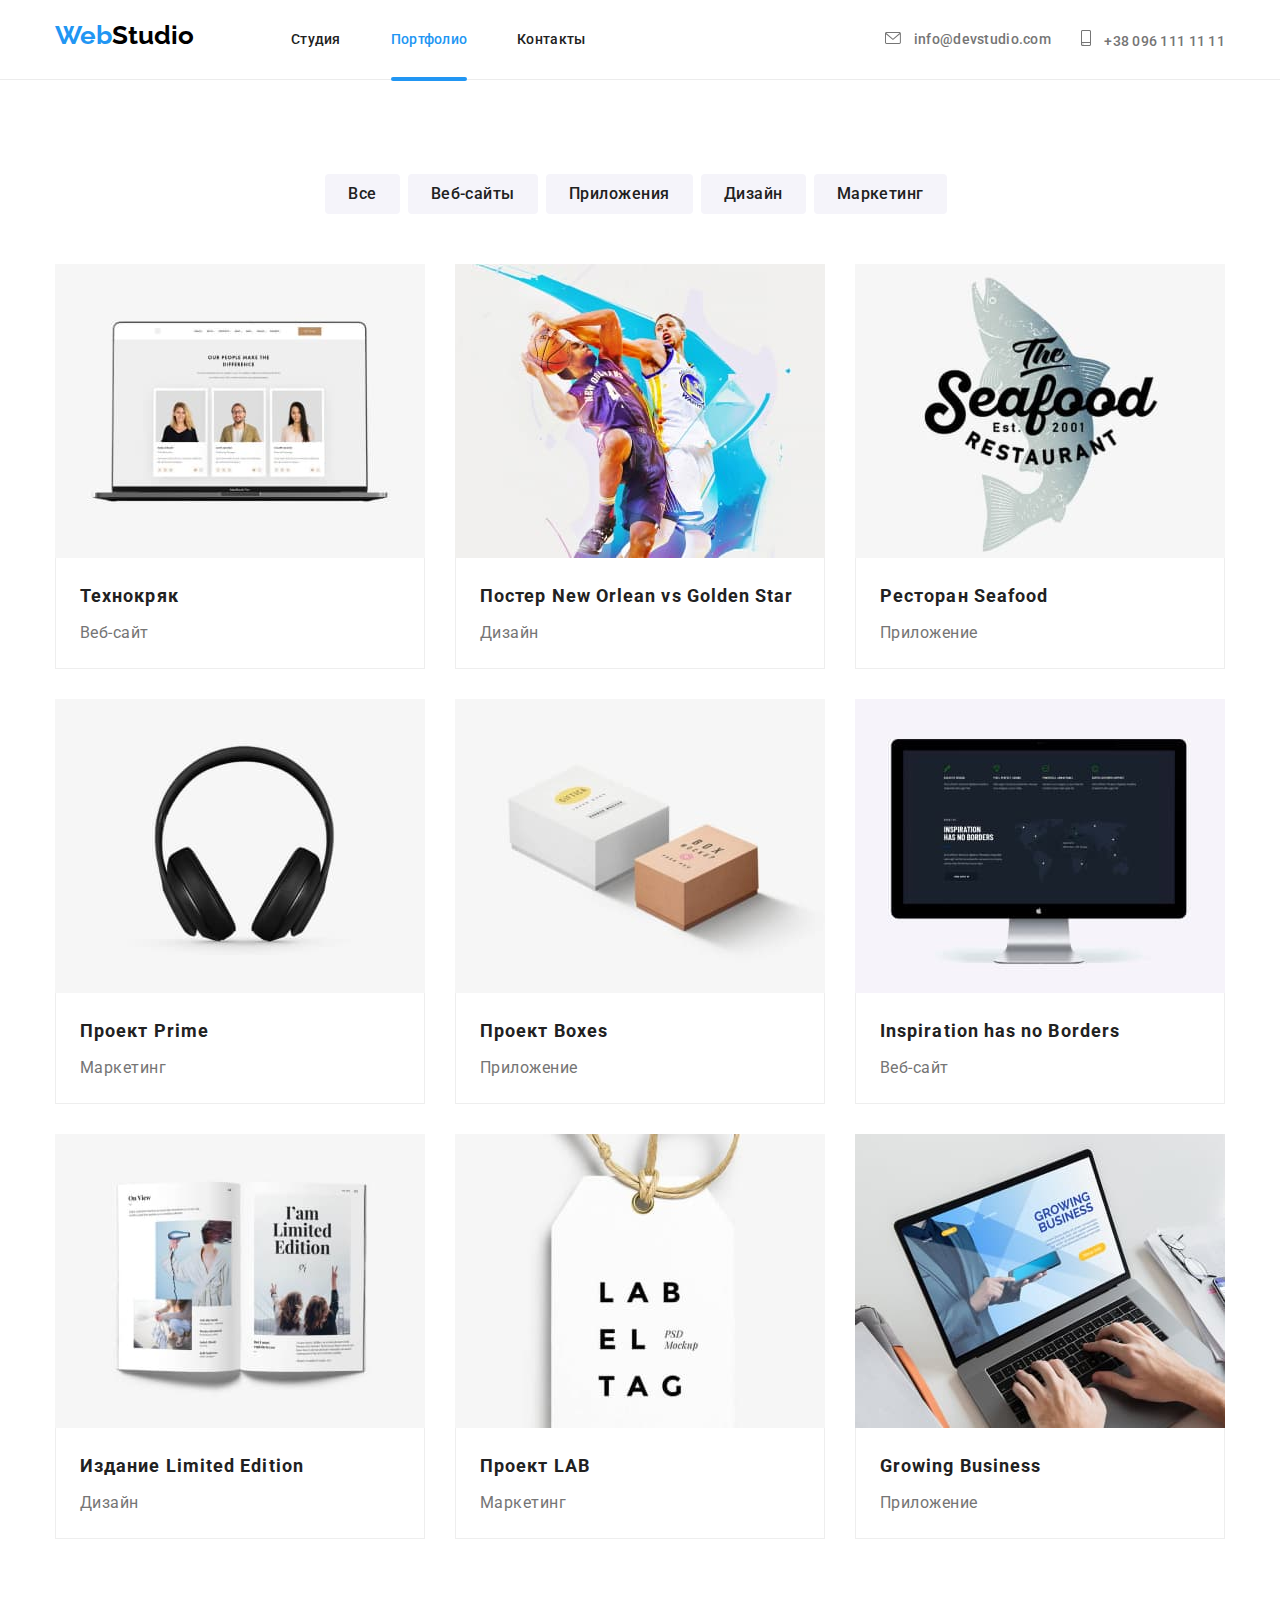
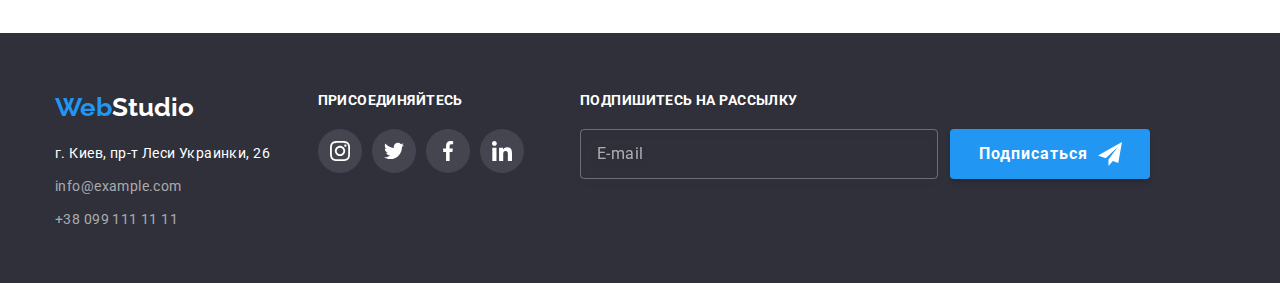
==== portfolio.html @ 43d318d6 "Form figuration" ====
<!DOCTYPE html>
<html lang="ru">
  <head>
    <meta charset="UTF-8" />
    <meta http-equiv="X-UA-Compatible" content="IE=edge" />
    <meta name="viewport" content="width=device-width, initial-scale=1.0" />
    <title>portfolio</title>
    <link rel="preconnect" href="https://fonts.gstatic.com" />
    <link
      href="https://fonts.googleapis.com/css2?family=Raleway:wght@700&family=Roboto:wght@400;500;700;900&display=swap"
      rel="stylesheet"
    />
    <link
      rel="stylesheet"
      href="https://cdnjs.cloudflare.com/ajax/libs/modern-normalize/0.2.0/modern-normalize.css"
    />
    <link rel="stylesheet" href="./css/styles.css" />
  </head>
  <body>
    <header class="header">
      <div class="container menu">
        <nav class="site-nav">
          <a href="./index.html" class="logo"
            ><span class="logo-part">Web</span>Studio</a
          >
          <ul class="menu list">
            <li class="menu-item">
              <a class="link" href="./index.html">Студия</a>
            </li>
            <li class="menu-item">
              <a class="link current" href="./portfolio.html">Портфолио</a>
            </li>
            <li class="menu-item">
              <a class="link" href="">Контакты</a>
            </li>
          </ul>
        </nav>
        <ul class="list ">
          <li class="contact-item">
            <a class="link mail" href="mailto:info@devstudio.com"
              >
              <svg class="address-icon" width="16px" height="12px">
                <use href="./images/sprite.svg#icon-envelope"></use>
              </svg>
              info@devstudio.com</a
            >
          </li>
          <li class="contact-item">
            <a class="link phone" href="tel:+380961111111">
              <svg class="address-icon" width="10px" height="16px">
                <use href="./images/sprite.svg#icon-smartphone"></use>
              </svg>
              +38 096 111 11 11</a>
          </li>
        </ul>

      </div>
    </header>
    <main>
      <h1 class="visually-hidden">Страница Портфолио</h1>
      <!--Section Filters-->
      <section class="section">
        <div class="container">
          <h2 class="visually-hidden">Фильтры</h2>
          <ul class="list filter-buttons">
            <li><button type="button" class="button">Все</button></li>
            <li><button type="button" class="button">Веб-сайты</button></li>
            <li><button type="button" class="button">Приложения</button></li>
            <li><button type="button" class="button">Дизайн</button></li>
            <li><button type="button" class="button">Маркетинг</button></li>
          </ul>
        </div>
        <!--Projects List-->
        <div class="container">
          <h2 class="visually-hidden">Примеры работ</h2>
          <ul class="list card-set portfolio-list">
            <li class="item portfolio-item">
              <a class="portfolio-link">
                <div class="project-thumb">
                  <img
                    class="img"
                    src="./images/img-1.jpg"
                    alt="Лаптоп с карточками"
                    width="370"
                  />
                  <p class="project-description">Технокряк это современная площадка распространения коронавируса. Компании используют эту платформу для цифрового шпионажа и атак на защищённые сервера конкурентов.</p>              
                </div>
                <div class="card-text">
                  <h3 class="portfolio-title">Технокряк</h3>
                  <p class="portfolio-text">Веб-сайт</p>
                </div>
              </a>
            </li>
            <li class="item portfolio-item">
              <a class="portfolio-link">
                <div class="project-thumb">
                  <img
                    class="img"
                    src="./images/img-2.jpg"
                    alt="Двое баскетболистов"
                    width="370"
                  />
                  <p class="project-description">Технокряк это современная площадка распространения коронавируса. Компании используют эту платформу для цифрового шпионажа и атак на защищённые сервера конкурентов.</p> 
                </div>
                <div class="card-text">
                  <h3 class="portfolio-title">
                    Постер New Orlean vs Golden Star
                  </h3>
                  <p class="portfolio-text">Дизайн</p>
                </div>
              </a>
            </li>
            <li class="item portfolio-item">
              <a class="portfolio-link">
                <div class="project-thumb">
                  <img
                    class="img"
                    src="./images/img-3.jpg"
                    alt="Надпись на фоне рыбы"
                    width="370"
                  />
                  <p class="project-description">Технокряк это современная площадка распространения коронавируса. Компании используют эту платформу для цифрового шпионажа и атак на защищённые сервера конкурентов.</p> 
                </div>
                <div class="card-text">
                  <h3 class="portfolio-title">Ресторан Seafood</h3>
                  <p class="portfolio-text">Приложение</p>
                </div>
              </a>
            </li>
            <li class="item portfolio-item">
              <a class="portfolio-link">
                <div class="project-thumb">
                  <img
                    class="img"
                    src="./images/img-4.jpg"
                    alt="Черные наушники"
                    width="370"
                  />
                  <p class="project-description">Технокряк это современная площадка распространения коронавируса. Компании используют эту платформу для цифрового шпионажа и атак на защищённые сервера конкурентов.</p> 
                </div>
                <div class="card-text">
                  <h3 class="portfolio-title">Проект Prime</h3>
                  <p class="portfolio-text">Маркетинг</p>
                </div>
              </a>
            </li>
            <li class="item portfolio-item">
              <a class="portfolio-link">
                <div class="project-thumb">
                  <img
                    class="img"
                    src="./images/img-5.jpg"
                    alt="Две коробки"
                    width="370"
                  />
                  <p class="project-description">Технокряк это современная площадка распространения коронавируса. Компании используют эту платформу для цифрового шпионажа и атак на защищённые сервера конкурентов.</p> 
                </div>
                <div class="card-text">
                  <h3 class="portfolio-title">Проект Boxes</h3>
                  <p class="portfolio-text">Приложение</p>
                </div>
              </a>
            </li>
            <li class="item portfolio-item">
              <a class="portfolio-link">
                <div class="project-thumb">
                  <img
                    class="img"
                    src="./images/img-6.jpg"
                    alt="Веб-сайт на экране монитора"
                    width="370"
                  />
                  <p class="project-description">Технокряк это современная площадка распространения коронавируса. Компании используют эту платформу для цифрового шпионажа и атак на защищённые сервера конкурентов.</p> 
                </div>
                <div class="card-text">
                  <h3 class="portfolio-title">Inspiration has no Borders</h3>
                  <p class="portfolio-text">Веб-сайт</p>
                </div>
              </a>
            </li>
            <li class="item portfolio-item">
              <a class="portfolio-link">
                <div class="project-thumb">
                  <img
                    class="img"
                    src="./images/img-7.jpg"
                    alt="Разворот книги"
                    width="370"
                  />
                  <p class="project-description">Технокряк это современная площадка распространения коронавируса. Компании используют эту платформу для цифрового шпионажа и атак на защищённые сервера конкурентов.</p> 
                </div>
                <div class="card-text">
                  <h3 class="portfolio-title">Издание Limited Edition</h3>
                  <p class="portfolio-text">Дизайн</p>
                </div>
              </a>
            </li>
            <li class="item portfolio-item">
              <a class="portfolio-link">
                <div class="project-thumb">
                  <img
                    class="img"
                    src="./images/img-8.jpg"
                    alt="Ярлык"
                    width="370"
                  />
                  <p class="project-description">Технокряк это современная площадка распространения коронавируса. Компании используют эту платформу для цифрового шпионажа и атак на защищённые сервера конкурентов.</p> 
                </div>
                <div class="card-text">
                  <h3 class="portfolio-title">Проект LAB</h3>
                  <p class="portfolio-text">Маркетинг</p>
                </div>
              </a>
            </li>
            <li class="item portfolio-item">
              <a class="portfolio-link">
                <div class="project-thumb">
                  <img
                    class="img"
                    src="./images/img-9.jpg"
                    alt="Поиск информации на лаптопе"
                    width="370"
                  />
                  <p class="project-description">Технокряк это современная площадка распространения коронавируса. Компании используют эту платформу для цифрового шпионажа и атак на защищённые сервера конкурентов.</p> 
                </div>
                <div class="card-text">
                  <h3 class="portfolio-title">Growing Business</h3>
                  <p class="portfolio-text">Приложение</p>
                </div>
              </a>
            </li>
          </ul>
        </div>
      </section>
    </main>
    <footer class="footer">
      <div class="container flexbox">
        <div class="content-box footer-flexbox">
          <a href="./index.html" class="logo"
            ><span class="logo-part">Web</span>Studio</a
          >
          <address class="contacts">
            <ul class="list footer-flexbox">
              <li class="contact">г. Киев, пр-т Леси Украинки, 26</li>
              <li class="contact">
                <a class="link" href="mailto:info@example.com"
                  >info@example.com</a
                >
              </li>
              <li class="contact">
                <a class="link" href="tel:+380991111111">+38 099 111 11 11</a>
              </li>
            </ul>
          </address>
        </div>
        <div class="content-box footer-flexbox">
          <h3 class="footer-social-title">Присоединяйтесь</h3>
          <ul class="list footer-social-list">
            <li class="footer-social-item">
              <a href="" class="link social-link" target="_blank" rel="noopener noreferrer">
                <svg class="icon footer-icon" width="20px" height="20px">
                  <use href="./images/sprite.svg#icon-instagram"></use>
                </svg>
              </a>
            </li>
            <li class="footer-social-item">
              <a href="" class="link social-link" target="_blank" rel="noopener noreferrer">
                <svg class="icon footer-icon" width="20px" height="20px">
                  <use href="./images/sprite.svg#icon-twitter"></use>
                </svg>
              </a>
            </li>
            <li class="footer-social-item">
              <a href="" class="link social-link" target="_blank" rel="noopener noreferrer">
                <svg class="icon footer-icon" width="20px" height="20px">
                  <use href="./images/sprite.svg#icon-facebook"></use>
                </svg>
              </a>
            </li>
            <li class="footer-social-item">
              <a href="" class="link social-link" target="_blank" rel="noopener noreferrer">
                <svg class="icon footer-icon" width="20px" height="20px">
                  <use href="./images/sprite.svg#icon-linkedin"></use>
                </svg>
              </a>
            </li>
          </ul>
        </div>
        <div class="footer-sub-flexbox">
          <form class="footer-form">
            <p class="footer-social-title">Подпишитесь на рассылку</p>
            <div class="footer-flex">
              <input class="footer-input" id="footer-mail" type="email" name="email" placeholder="E-mail">
              <div class="footer-button">
                <button class="footer-sub-but" type="submit">Подписаться</button>
                <svg class="icon footer-icon icon-send" width="24px" height="24px">
                  <use href="./images/sprite.svg#icon-send"></use>
                </svg>
              </div>
            </div>
          </form>
        </div>
      </div>      
    </footer>
    <script src="./js/modal.js"></script>
  </body>
</html>
---- css/styles.css ----
:root {
  --main-font: "Roboto", sans-serif;
  --logo-font: "Raleway", sans-serif;
  --primary-text-color: #757575;
  --tittle-text-color: #212121;
  --footer-grey-text: rgba(255, 255, 255, 0.6);
  --accent-color: #2196f3;
  --bb-focus: #188CE8;
  --white-text-color: #ffffff;
  --logo-text-color: #000000;
  --primary-bg-color: #ffffff;
  --secondary-bg-color: #f5f4fa;
  --accent-bg-color: #2f303a;
  --border-color: #eeeeee;
  --icon-color: #afb1b8;
  --card-shadow: 0px 1px 3px rgba(0, 0, 0, 0.12),
    0px 1 px 1px rgba(0, 0, 0, 0.14), 0px 2px 1px rgba(0, 0, 0, 0.2);
  --project-card-shadow: 0px 1px 1px rgba(0, 0, 0, 0.12), 0px 4px 4px rgba(0, 0, 0, 0.06), 1px 4px 6px rgba(0, 0, 0, 0.16);
  --filter-btn-gap: 8px;
  --btn-radius: 4px;
  --transition-param: 250ms cubic-bezier(0.4, 0, 0.2, 1);
  --modal-tr-param: 250ms cubic-bezier(.17,.67,.96,.48);
}
html {
  box-sizing: border-box;
}
*,
*::before,
*::after {
  box-sizing: inherit;
}
body {
  background-color: var(--primary-bg-color);
  color: var(--primary-text-color);
  font-family: var(--main-font);
  font-style: normal;
}
h1,
h2,
h3,
h4,
h5,
h6,
p {
  margin: 0;
}
.container {
  width: 1200px;
  padding-left: 15px;
  padding-right: 15px;
  margin-left: auto;
  margin-right: auto;
}

.logo {
  margin-right: 93px;
  font-family: var(--logo-font);
  font-weight: 700;
  font-size: 26px;
  line-height: 1.15;
  color: var(--logo-text-color);
  text-decoration-line: none;
}
.logo-part {
  color: var(--accent-color);
}
footer .logo {
  color: var(--white-text-color);
}
.site-nav .link.current {
  position: relative;
  color: var(--accent-color);
}
.link.current::after {
  position: absolute;
  bottom: -1px;
  left: 0;
  content: "";
  display: block;
  width: 100%;
  background: var(--accent-color);
  height: 4px;
  border-radius: 2px;
}
.link {
  text-decoration: none;
  color: var(--accent-color);
}
.site-nav .link {
  display: block;
  padding-top: 32px;
  padding-bottom: 32px;
  font-weight: 500;
  font-size: 14px;
  line-height: 1.14;
  letter-spacing: 0.02em;
  color: var(--tittle-text-color);
  cursor: pointer;
  transition: color var(--transition-param);
}
.link.mail,
.link.phone {
  font-weight: 500;
  font-size: 14px;
  line-height: 1.14;
  letter-spacing: 0.02em;
  color: var(--primary-text-color);
  transition: color var(--transition-param);
}
.link:hover,
.link:focus {
  color: var(--accent-color);
}
.visually-hidden {
  position: absolute !important;
  clip: rect(1px 1px 1px 1px);
  clip: rect(1px, 1px, 1px, 1px);
  padding: 0 !important;
  border: 0 !important;
  height: 1px !important;
  width: 1px !important;
  overflow: hidden;
}
.title {
  color: var(--tittle-text-color);
}
.list {
  display: flex;
  list-style: none;
  margin: 0px;
  padding-left: 0px;
}
.img {
  display: block;
  max-width: 100%;
  height: auto;
}
.icon {
  fill: var(--icon-color);
  transition: fill var(--transition-param);
}
.container .menu {
  display: inline-flex;
}
.menu-item:not(:last-child),
.conection:not(:last-child) {
  margin-right: 50px;
}
.header .container {
  display: flex;
  align-content: baseline;
}
.site-nav {
  margin-right: auto;
  align-items: center;
}
.contact-item {
  display: flex;
  align-items: center;
}
.contact-item:not(:last-child) {
  margin-right: 30px;
}
.address-icon {
  margin-right: 10px;
  fill: currentColor;
}
.header {
  height: 80px;
  border-bottom: 1px solid #ececec;
}
.section-hero {
  background-color: var(--accent-bg-color);
  background-image: linear-gradient(
      to top,
      rgba(47, 48, 58, 0.4),
      rgba(47, 48, 58, 0.4)
    ),
    url("../images/background.jpg");
  height: 600px;
  max-width: 1600px;
  margin: 0 auto;
  padding-top: 200px;
  padding-bottom: 200px;
}
.hero-flexbox {
  display: flex;
  flex-direction: column;
  text-align: center;
}
.hero-title {
  max-width: 696px;
  margin: 0 auto 40px auto;
  font-weight: 900;
  font-size: 44px;
  line-height: 1.36;
  letter-spacing: 0.06em;
  color: var(--white-text-color);
  text-transform: uppercase;
}
.hero-button {
  display: inline-block;
  padding: 10px 32px;
  border: 1px solid transparent;
  border-radius: var(--btn-radius);
  margin-right: auto;
  margin-left: auto;
  min-height: 50px;
  min-width: 200px;
  max-height: 50px;
  font-weight: 700;
  font-size: 16px;
  line-height: 1.87;
  letter-spacing: 0.06em;
  color: var(--white-text-color);
  background-color: var(--accent-color);
  cursor: pointer;
  transition: var(--transition-param);
}
.hero-button:focus,
.hero-button:hover {
  background-color: var(--bb-focus);
}
.section {
  padding-top: 94px;
  padding-bottom: 94px;
}
.item {
  margin-top: 30px;
  margin-left: 30px;
}
.backdrop {
  position: fixed;
  top: 0;
  left: 0;
  width: 100%;
  height: 100%;
  transform: scale(1, 1);
  background-color: rgba(0, 0, 0, 0.2);
  transition: background-color var(--modal-tr-param), transform var(--modal-tr-param), 
  border-radius var(--modal-tr-param), visibility var(--modal-tr-param), opacity var(--modal-tr-param);
}
.backdrop.is-hidden {
  visibility: hidden;
  opacity: 0;
  transform: scale(0, 0);
  border-radius: 50%;
  pointer-events: none;
}
.modal {
  position: absolute;
  top: 50%;
  left: 50%;
  transform: translate(-50%, -50%);
  width: 100%;
  max-width: 530px;
  max-height: 100vh;
  overflow-y: auto;
  padding: 40px;
  background-color: var(--primary-bg-color);
  box-shadow: 0px 1px 3px rgba(0, 0, 0, 0.12), 0px 1px 1px rgba(0, 0, 0, 0.14), 0px 2px 1px rgba(0, 0, 0, 0.2);
  border-radius: 4px;
}
.section.advantages {
  padding-bottom: 0px;
}
.flexbox {
  display: flex;
  flex-wrap: wrap;
}
.advantages-item {
  flex-basis: calc((100% - 4 * 30px) / 4);
}
.icon-thumb {
  display: flex;
  justify-content: center;
  align-items: center;
  padding: 25px 100px;
  margin-bottom: 30px;
  background: var(--secondary-bg-color);
  border-radius: 4px;
}
.advantages-icon {
  fill: var(--tittle-text-color);
}
.advant-title {
  margin-bottom: 10px;
  font-weight: 700;
  font-size: 14px;
  line-height: 1.14;
  letter-spacing: 0.03em;
  color: var(--tittle-text-color);
  text-transform: uppercase;
}
.advant-text {
  font-weight: 400;
  font-size: 14px;
  line-height: 1.71;
  letter-spacing: 0.03em;
}
.services-item {
  flex-basis: calc((100% - 3 * 30px) / 3);
}
.service-thumb {
  position: relative;
}
.service-text {
  position: absolute;
  display: flex;
  bottom: 0;
  left: 0;
  width: 100%;
  height: 70px;
  font-weight: 700;
  font-size: 14px;
  line-height: 16px;
  justify-content: center;
  align-items: center;
  letter-spacing: 0.03em;
  text-transform: uppercase;
  color: var(--white-text-color);
  background-color: rgba(47, 48, 58, 0.8);;
}
.team-item,
.content-box {
  flex-basis: calc((100% - 4 * 30px) / 4);
}
.team {
  background-color: var(--secondary-bg-color);
}
.team-item {
  background-color: var(--white-text-color);
  box-shadow: 0px 1px 3px rgba(0, 0, 0, 0.12), 0px 1px 1px rgba(0, 0, 0, 0.14),
    0px 2px 1px rgba(0, 0, 0, 0.2);
  border-radius: 0px 0px 4px 4px;
}
.team-text {
  padding-top: 30px;
  padding-bottom: 30px;
  text-align: center;
}
.services-title,
.team-title {
  margin-bottom: 50px;

  font-weight: 700;
  font-size: 36px;
  line-height: 1.17;
  text-align: center;
  color: var(--tittle-text-color);
}
.thumb {
  width: 270px;
  height: 260px;
}
.team-names {
  margin-bottom: 10px;
  font-weight: 500;
  font-size: 16px;
  line-height: 1.19;
  color: var(--tittle-text-color);
}
.team-positions {
  margin-bottom: 16px;
  font-weight: 400;
  font-size: 16px;
  line-height: 1.19;
}
.social-links {
  display: flex;
  justify-content: center;
}
.social-link {
  display: flex;
  width: 44px;
  height: 44px;
  padding: 12px;
  border-radius: 50%;
  transition: background-color var(--transition-param);
}
.social-link:hover,
.social-link:focus {
  background-color: var(--accent-color);
}
.social-link:hover .icon,
.social-link:focus .icon {
  fill: var(--white-text-color);
}
.client-link {
  border: 1px solid var(--icon-color);
  border-radius: 4px;
  transition: border var(--transition-param);
}
.client-icon {
  fill: var(--icon-color);
  transition: fill var(--transition-param);
}
.client-link:hover,
.client-link:focus {
  border: 1px solid var(--accent-color);
}
.client-link:hover .client-icon,
.client-link:focus .client-icon {
  fill: currentColor;
}
.social-item {
  margin-top: 0px;
  margin-left: 0px;
}
.social-item:not(:last-child) {
  margin-right: 10px;
}
.clients-list .link {
  display: inline-flex;
  padding: 16px 31px;
  max-width: 100%;
}
.client-item {
  flex-basis: calc((100% - 6 * 30px) / 6);
  width: 170px;
  height: 92px;
}
.footer .social-link:focus,
.footer .social-link:hover {
  background-color: var(--accent-color);
}
.filter-buttons {
  padding-bottom: 50px;
  justify-content: center;
}
.filter-buttons .button {
  display: inline-block;
  padding: 6px 22px;
  border: 1px solid transparent;
  border-radius: var(--btn-radius);
  min-height: 38px;
  min-width: 73px;
  text-align: center;
  font-weight: 500;
  font-size: 16px;
  line-height: 1.62;
  letter-spacing: 0.03em;
  color: var(--tittle-text-color);
  background-color: var(--secondary-bg-color);
  margin-right: 8px;
  transition: color var(--transition-param), background-color var(--transition-param), box-shadow var(--transition-param);
}
.button:hover,
.button:focus {
  background-color: var(--accent-color);
  color: var(--white-text-color);
  box-shadow: 0px 3px 1px rgba(0, 0, 0, 0.1), 0px 1px 2px rgba(0, 0, 0, 0.08),
    0px 2px 2px rgba(0, 0, 0, 0.12);
}
.card-set {
  display: flex;
  flex-wrap: wrap;
  margin-left: -30px;
  margin-top: -30px;
}
.card-text {
  padding: 20px 24px;
  border-right: 1px solid var(--border-color);
  border-bottom: 1px solid var(--border-color);
  border-left: 1px solid var(--border-color);
  flex-grow: 1;
}
.portfolio-item {
  flex-basis: calc((100% - 3 * 30px) / 3);
}
.portfolio.img {
  width: 370px;
  height: 294px;
}
.portfolio-title {
  font-weight: 700;
  font-size: 18px;
  line-height: 2;
  letter-spacing: 0.06em;
  color: var(--tittle-text-color);
}
.portfolio-text {
  margin-top: 4px;
  font-weight: 400;
  font-size: 16px;
  line-height: 1.87;
  letter-spacing: 0.03em;
  display: flex;
  justify-content: start;
}
.project-thumb {
  position: relative;
  display: flex;
  overflow: hidden;
}
.project-thumb::before {
  display: inline-block;
  position: absolute;
  content: "";
  width: 100%;
  height: 100%;
  background-color: rgba(33, 150, 243, 0.9);
  transition: transform var(--transition-param);
  transform: translateY(100%);
}
.project-description {
  display: block;
  position: absolute;
  left: 24px;
  top: 63px;
  max-width: 325px;
  max-height: 100%;
  font-weight: 400;
  font-size: 18px;
  line-height: 1.56;
  letter-spacing: 0.03em;
  color: var(--white-text-color);
  transition: transform var(--transition-param);
  transform: translateY(300px);
}
.portfolio-link {
  display: block;
  transition: box-shadow var(--transition-param);
}
.portfolio-link:hover .project-description,
.portfolio-link:focus .project-description,
.portfolio-link:hover .project-thumb::before,
.portfolio-link:focus .project-thumb::before {
  transform: translateY(0px);
}
.portfolio-link:hover,
.portfolio-link:focus {
  box-shadow: var(--project-card-shadow);
}
.footer-flexbox {
  display: flex;
  flex-direction: column;
}
.footer {
  padding-top: 60px;
  padding-bottom: 60px;
  height: 250px;
  background-color: var(--accent-bg-color);
}
.footer .link {
  color: var(--footer-grey-text);
  transition: color var(--transition-param);
}
.footer .link:hover,
.footer .link:focus {
  color: var(--accent-color);
}
.footer .logo {
  margin-bottom: 20px;
}
.contact {
  margin-bottom: 9px;
  font-style: normal;
  font-weight: 400;
  font-size: 14px;
  line-height: 1.71;
  letter-spacing: 0.03em;
  color: var(--white-text-color);
  text-decoration-line: none;
}
.footer-social-title {
  font-weight: 700;
  font-size: 14px;
  line-height: 1.14;
  letter-spacing: 0.03em;
  text-transform: uppercase;
  color: var(--white-text-color);
  margin-bottom: 20px;
}
.footer-social-item:not(:last-child) {
  margin-right: 10px;
}
.footer-social-item .social-link {
  background-color: rgba(255, 255, 255, 0.1);
  transition: background-color var(--transition-param);
}
.footer-icon {
  fill: var(--white-text-color);
}
.footer-sub-flexbox {
  flex-basis: calc((100% - 2 * 30px) / 2);
}
.footer-button {
  position: relative;
}
.icon-send {
  position: absolute;
  top: 50%;
  right: 28px;
  transform: translateY(-50%);
}
.footer-flex {
  display: flex;
  flex-direction: row;
}
.footer-input {
  background-color: transparent;
  border: 1px solid rgba(255, 255, 255, 0.3);
  box-sizing: border-box;
  filter: drop-shadow(0px 4px 4px rgba(0, 0, 0, 0.15));
  border-radius: var(--btn-radius);
  margin-right: 12px;
  min-width: 358px;
  padding: 15px 16px;
  font-weight: 400;
}
.footer-input::placeholder {
  font-weight: 400;
  font-size: 16px;
  line-height: 1.25;
  letter-spacing: 0.03em;
  color: var(--footer-grey-text);
}
.footer-input:focus,
.footer-input:hover {
  color: var(--footer-grey-text);
  background-color: transparent;
}
.footer-sub-but {
  background-color: var(--accent-color);
  font-weight: 700;
  font-size: 16px;
  line-height: 1.87;
  display: inline-flex;
  align-items: center;
  border: none;
  border-radius: var(--btn-radius);
  min-height: 50px;
  min-width: 200px;
  max-height: 50px;
  letter-spacing: 0.06em;
  color: var(--white-text-color);
  background: var(--accent-color);
  box-shadow: 0px 4px 4px rgb(0 0 0 / 15%);
  cursor: pointer;
  transition: background-color var(--transition-param);
  padding-left: 29px;
}
.footer-sub-but:focus,
.footer-sub-but:hover {
  background-color: var(--bb-focus);
}
.close-button {
  display: flex;
  position: absolute;
  top: 8px;
  right: 8px;
  width: 30px;
  height: 30px;
  justify-content: center;
  align-items: center;
  border: 1px solid rgba(0, 0, 0, 0.1);
  border-radius: 50%;
  background-color: var(--primary-bg-color);
  cursor: pointer;
}
.close-button-icon {
  fill: var(--logo-text-color);
  transform: rotate(360deg);
  transition: transform var(--transition-param), fill var(--transition-param);
}
.close-button:hover .close-button-icon,
.close-button:focus .close-button-icon {
  transform: rotate(0deg);
  fill: var(--accent-color);
}
.form-input {
  display: flex;
  min-width: 100%;
  padding: 8px 8px 8px 42px;
  margin-top: 4px;
  border: 1px solid rgba(33, 33, 33, 0.2);
  border-radius: var(--btn-radius);
  font-family: inherit;
  transition: border-color var(--transition-param), outline-color var(--transition-param);
}
.form-input:not(:last-child) {
  margin-bottom: 30px;
}
.form-input:focus,
.form-input:hover {
  border-color: var(--accent-color);
  outline-color: var(--accent-color);
}
.form-input:focus + .form-icon,
.form-input:hover + .form-icon {
  fill: var(--accent-color);
}
.submit-button {
  background-color: var(--accent-color);
  font-weight: 700;
  font-size: 16px;
  line-height: 1.87;
  display: inline-flex;
  justify-content:center;
  align-items:center;
  border: none;
  border-radius: var(--btn-radius);
  min-height: 50px;
  min-width: 200px;
  max-height: 50px;
  letter-spacing: 0.06em; 
  color: var(--white-text-color);
  background: var(--accent-color);
  box-shadow: 0px 4px 4px rgba(0, 0, 0, 0.15);
  cursor: pointer;
  transition: background-color var(--transition-param);
}
.submit-button:focus,
.submit-button:hover {
  background-color: var(--bb-focus);
}
.legend {
font-weight: 700;
font-size: 20px;
line-height: 1.15;
text-align: center;
margin-bottom: 12px;
letter-spacing: 0.03em;
color: var(--tittle-text-color);
}
.comment-input {
  padding: 12px 16px;
}
.checkbox-area {
  position: relative;
  display: flex;
  flex-direction: row;
  align-items: center;
  padding-left: 42px;
  margin-top: 20px;
  margin-bottom: 30px;
}
.checkbox {
  /* appearance: none; */
  position: absolute;
  width: 1px;
  height: 1px;
  margin: -1px;
  border: 0;
  padding: 0;
  clip: rect(0 0 0 0);
  overflow: hidden;
}
.checkbox-icon {
  position: absolute;
  top: 50%;
  left: 13px;
  transform: translateY(-50%);
  display: inline-block;
  background-size: contain;
  background-origin: border-box;
  fill: transparent;
  width: 16px;
  height: 15px;
  border: 2px solid var(--tittle-text-color);
  border-radius: 2px;
  transition: fill var(--transition-param), background-color var(--transition-param), border-color var(--transition-param);
}
.checkbox:checked + .checkbox-icon {
  background-color: var(--accent-color);
  border-color: var(--accent-color);
  border: 2px solid var(--accent-color);
  background-image: url("../images/icon-check.svg");
  background-size: contain;
  background-origin: border-box;
  fill: var(--white-text-color);
}
.checkbox-text {
  font-size: 14px;
  line-height: 1.71;
  letter-spacing: 0.03em; 
  color: var(--primary-text-color);
}
.checkbox-link {
  margin-left: 6px;
  text-decoration: underline;
}
.sub-button-cent {
  display:flex;
  justify-content:center;
}
.form-label {
  font-size: 12px;
  line-height: 1.17;  
  letter-spacing: 0.01em;
  color: var(--primary-text-color);
}
.comment-input::placeholder {
  font-weight: 400;
  font-size: 12px;
  line-height: 14px;
  letter-spacing: 0.01em;
  color: rgba(117, 117, 117, 0.5);
}
.form-field {
  display: block;
  align-items: center;
  position: relative;
}
.form-icon {
  position: absolute;
  bottom: 11px;
  left: 11px;
  fill: var(--tittle-text-color);
  transition: fill var(--transition-param);
}
.form-input:focus-within {
  border-color: var(--accent-color);
}
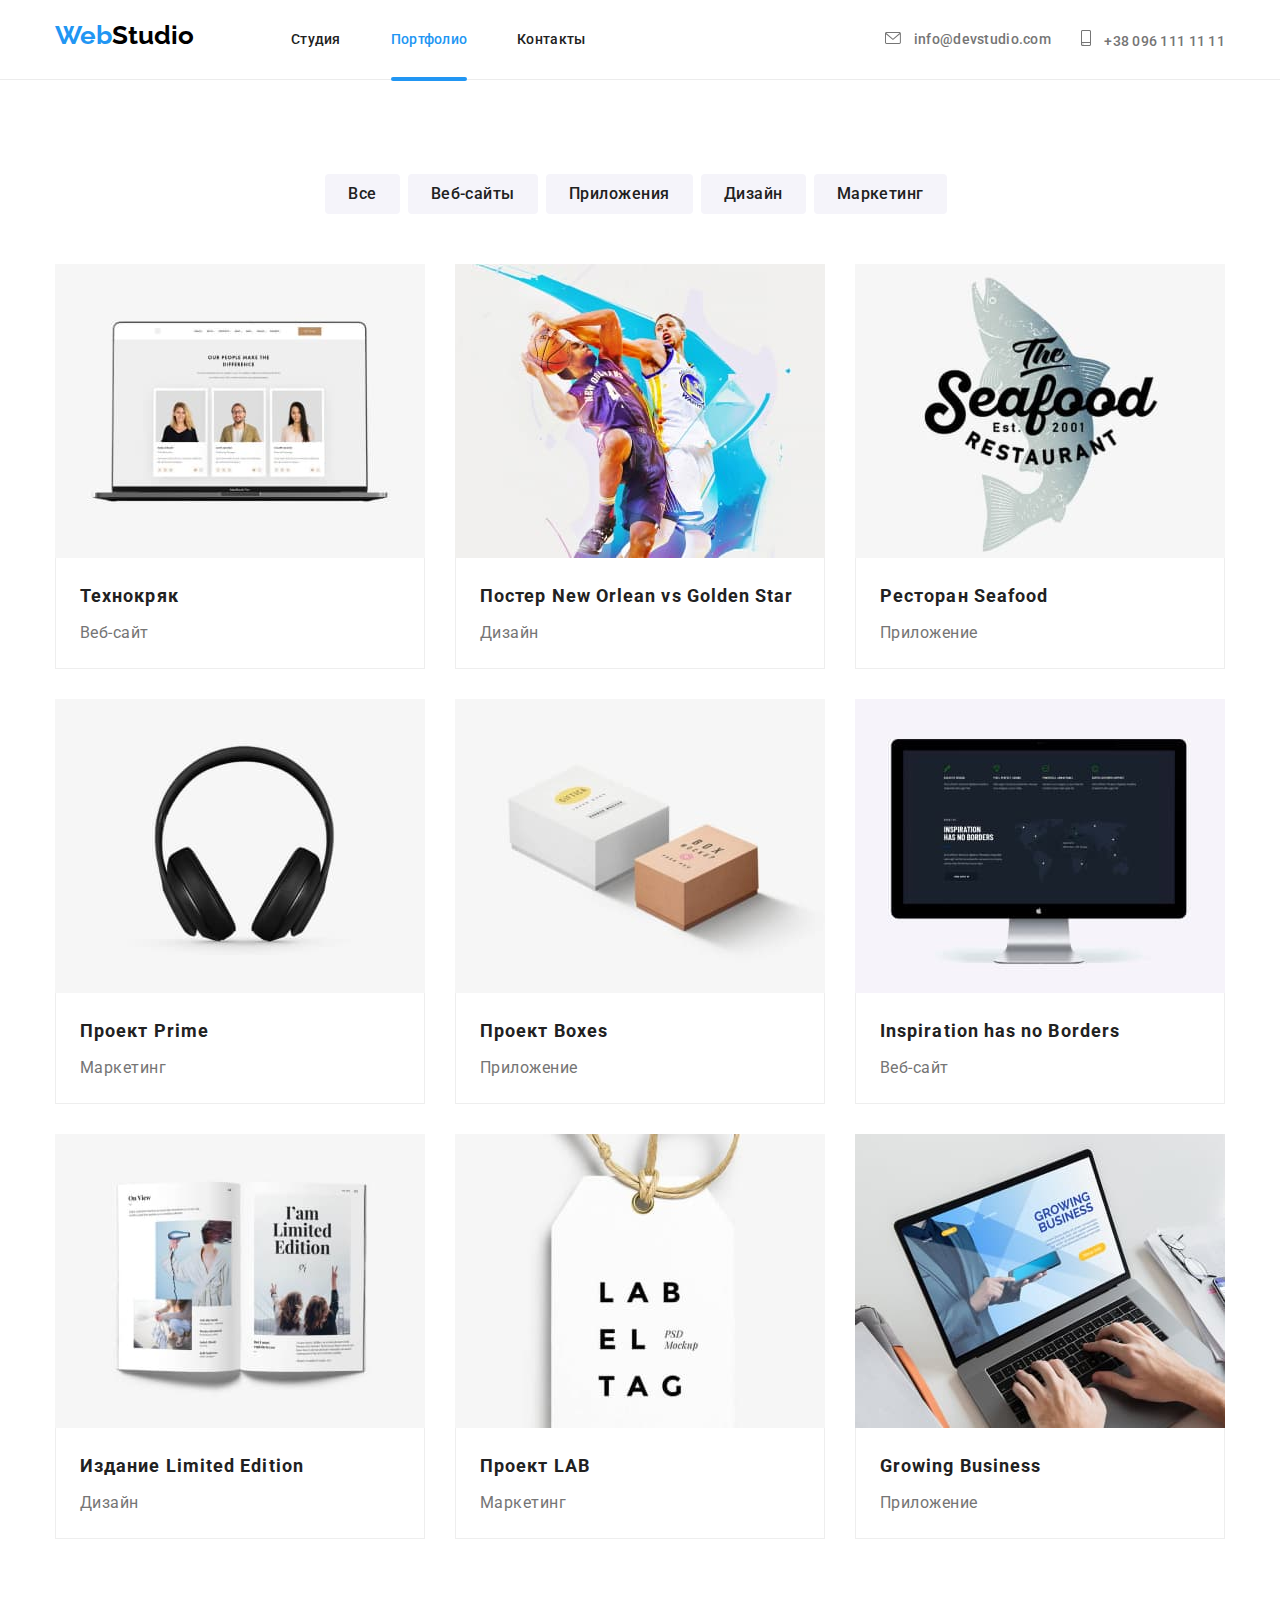
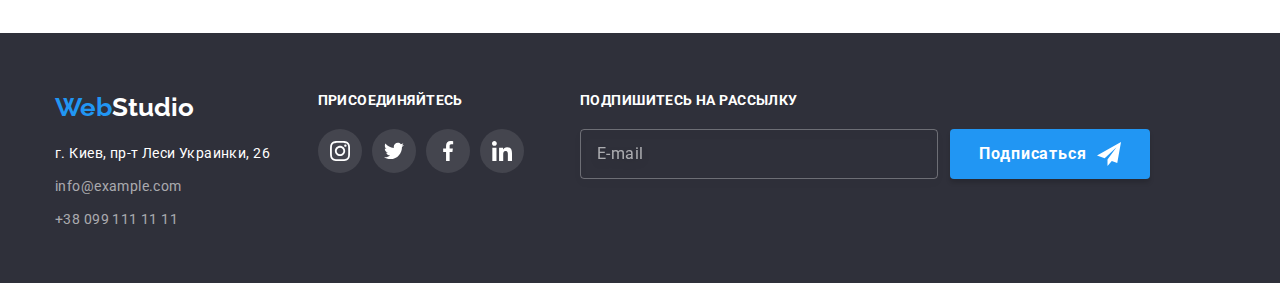
==== commit 9598fa62: "Justifying footer button without positioning" ====
--- a/portfolio.html
+++ b/portfolio.html
@@ -291,12 +291,12 @@
             <p class="footer-social-title">Подпишитесь на рассылку</p>
             <div class="footer-flex">
               <input class="footer-input" id="footer-mail" type="email" name="email" placeholder="E-mail">
-              <div class="footer-button">
-                <button class="footer-sub-but" type="submit">Подписаться</button>
-                <svg class="icon footer-icon icon-send" width="24px" height="24px">
-                  <use href="./images/sprite.svg#icon-send"></use>
-                </svg>
-              </div>
+                <button class="footer-button" type="submit">
+                  Подписаться
+                  <svg class="icon footer-icon icon-send" width="24px" height="24px">
+                    <use href="./images/sprite.svg#icon-send"></use>
+                  </svg> 
+                </button>
             </div>
           </form>
         </div>
--- a/css/styles.css
+++ b/css/styles.css
@@ -586,13 +586,27 @@
   flex-basis: calc((100% - 2 * 30px) / 2);
 }
 .footer-button {
-  position: relative;
+  background-color: var(--accent-color);
+  font-weight: 700;
+  font-size: 16px;
+  line-height: 1.87;
+  display: inline-flex;
+  justify-content: center;
+  align-items: center;
+  border: none;
+  border-radius: var(--btn-radius);
+  min-height: 50px;
+  min-width: 200px;
+  max-height: 50px;
+  letter-spacing: 0.06em;
+  color: var(--white-text-color);
+  background: var(--accent-color);
+  box-shadow: 0px 4px 4px rgb(0 0 0 / 15%);
+  cursor: pointer;
+  transition: background-color var(--transition-param);
 }
 .icon-send {
-  position: absolute;
-  top: 50%;
-  right: 28px;
-  transform: translateY(-50%);
+  margin-left: 10px;
 }
 .footer-flex {
   display: flex;
@@ -621,28 +635,8 @@
   color: var(--footer-grey-text);
   background-color: transparent;
 }
-.footer-sub-but {
-  background-color: var(--accent-color);
-  font-weight: 700;
-  font-size: 16px;
-  line-height: 1.87;
-  display: inline-flex;
-  align-items: center;
-  border: none;
-  border-radius: var(--btn-radius);
-  min-height: 50px;
-  min-width: 200px;
-  max-height: 50px;
-  letter-spacing: 0.06em;
-  color: var(--white-text-color);
-  background: var(--accent-color);
-  box-shadow: 0px 4px 4px rgb(0 0 0 / 15%);
-  cursor: pointer;
-  transition: background-color var(--transition-param);
-  padding-left: 29px;
-}
-.footer-sub-but:focus,
-.footer-sub-but:hover {
+.footer-button:focus,
+.footer-button:hover {
   background-color: var(--bb-focus);
 }
 .close-button {
@@ -748,28 +742,39 @@
   overflow: hidden;
 }
 .checkbox-icon {
+  /* position: absolute;
+  top: 50%;
+  left: 13px;
+  transform: translateY(-50%);
+  display: inline-block;
+  fill: transparent;
+  width: 16px;
+  height: 15px;
+  border: 2px solid var(--tittle-text-color);
+  border-radius: 2px;
+  transition: fill var(--transition-param), background-color var(--transition-param), border-color var(--transition-param); */
+
   position: absolute;
   top: 50%;
   left: 13px;
   transform: translateY(-50%);
   display: inline-block;
-  background-size: contain;
-  background-origin: border-box;
   fill: transparent;
-  width: 16px;
-  height: 15px;
   border: 2px solid var(--tittle-text-color);
   border-radius: 2px;
-  transition: fill var(--transition-param), background-color var(--transition-param), border-color var(--transition-param);
+  transition: fill var(--transition-param), background-color var(--transition-param), border var(--transition-param);
 }
 .checkbox:checked + .checkbox-icon {
   background-color: var(--accent-color);
-  border-color: var(--accent-color);
+  border: none;
+  fill: var(--white-text-color);
+
+  /* background-color: var(--accent-color);
   border: 2px solid var(--accent-color);
   background-image: url("../images/icon-check.svg");
   background-size: contain;
   background-origin: border-box;
-  fill: var(--white-text-color);
+  fill: var(--white-text-color); */
 }
 .checkbox-text {
   font-size: 14px;
